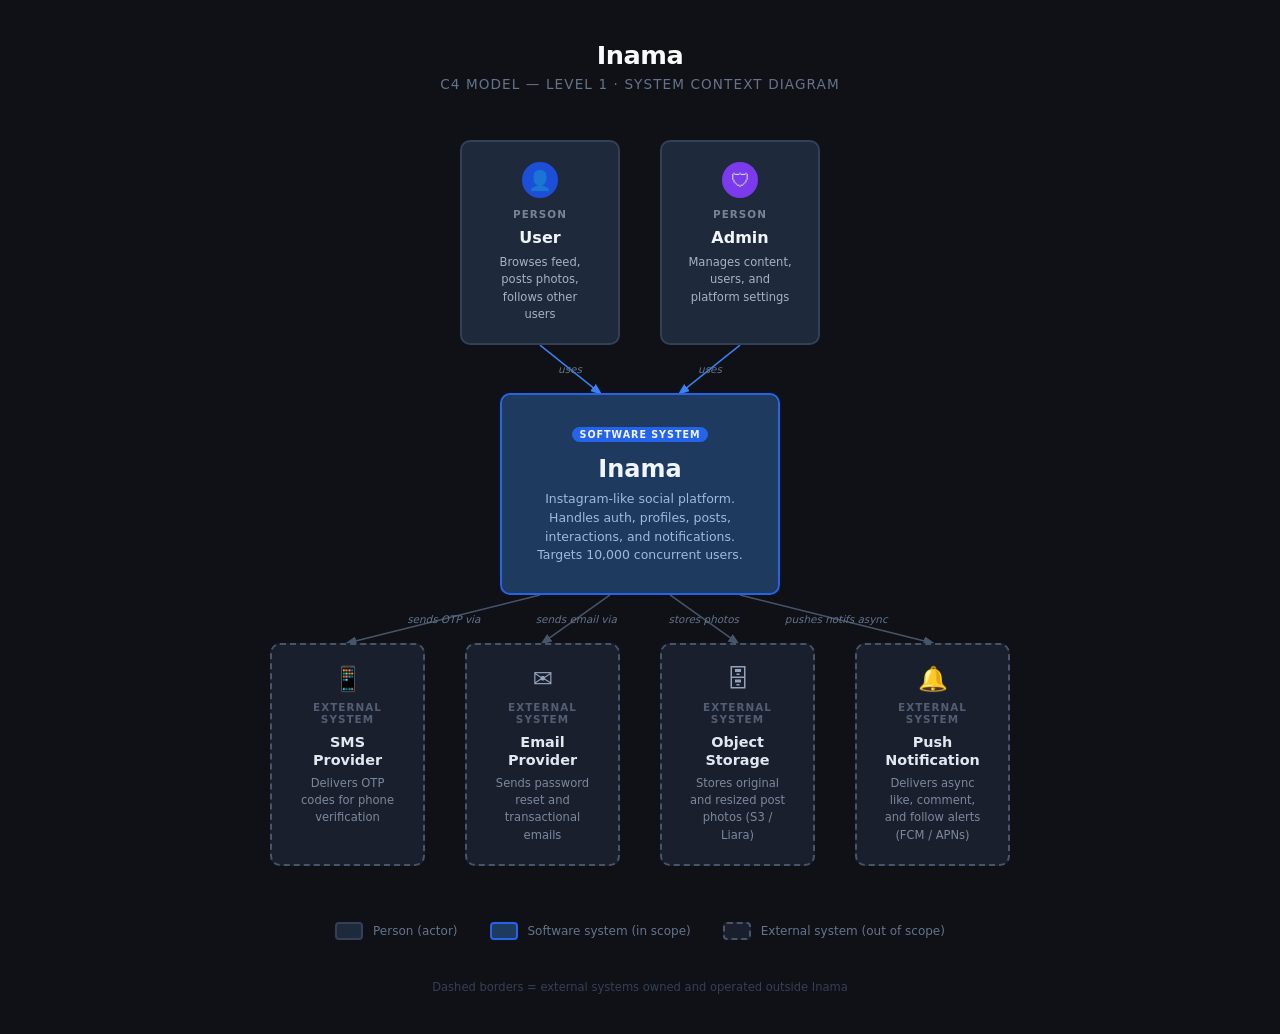
==== C4 Model/index.html @ 3678c8d5 "add level one of C4 model" ====
<!DOCTYPE html>
<html lang="en">
<head>
  <meta charset="UTF-8" />
  <meta name="viewport" content="width=device-width, initial-scale=1.0" />
  <title>Inama — C4 Level 1: System Context</title>
  <style>
    * { box-sizing: border-box; margin: 0; padding: 0; }

    body {
      font-family: 'Segoe UI', system-ui, sans-serif;
      background: #0f1117;
      color: #e2e8f0;
      min-height: 100vh;
      display: flex;
      flex-direction: column;
      align-items: center;
      padding: 40px 24px;
    }

    header {
      text-align: center;
      margin-bottom: 48px;
    }

    header h1 {
      font-size: 1.6rem;
      font-weight: 700;
      color: #f8fafc;
      letter-spacing: -0.02em;
    }

    header p {
      font-size: 0.85rem;
      color: #64748b;
      margin-top: 6px;
      text-transform: uppercase;
      letter-spacing: 0.08em;
    }

    /* ── Diagram canvas ── */
    .diagram {
      position: relative;
      width: 900px;
      max-width: 100%;
    }

    /* ── SVG arrows layer ── */
    .arrows-layer {
      position: absolute;
      top: 0; left: 0;
      width: 100%;
      height: 100%;
      pointer-events: none;
    }

    /* ── Rows ── */
    .row {
      display: flex;
      justify-content: center;
      gap: 40px;
      position: relative;
      z-index: 1;
    }

    .row-actors-top   { margin-bottom: 48px; }
    .row-system       { margin-bottom: 48px; }
    .row-externals    { }

    /* ── Base card ── */
    .card {
      border-radius: 10px;
      padding: 20px 24px;
      text-align: center;
      position: relative;
      min-width: 140px;
      max-width: 160px;
    }

    .card-label {
      font-size: 0.65rem;
      font-weight: 600;
      text-transform: uppercase;
      letter-spacing: 0.1em;
      margin-bottom: 8px;
      opacity: 0.75;
    }

    .card-name {
      font-size: 1rem;
      font-weight: 700;
      line-height: 1.25;
      margin-bottom: 6px;
    }

    .card-desc {
      font-size: 0.72rem;
      line-height: 1.5;
      opacity: 0.8;
    }

    /* ── Actor (person) ── */
    .actor {
      background: #1e293b;
      border: 2px solid #334155;
      color: #cbd5e1;
    }

    .actor .card-label { color: #94a3b8; }
    .actor .card-name  { color: #f1f5f9; }

    .actor-icon {
      width: 36px;
      height: 36px;
      border-radius: 50%;
      margin: 0 auto 10px;
      display: flex;
      align-items: center;
      justify-content: center;
      font-size: 1.2rem;
    }

    .actor.user   .actor-icon { background: #1d4ed8; }
    .actor.admin  .actor-icon { background: #7c3aed; }

    /* ── Core system ── */
    .system-core {
      background: #1e3a5f;
      border: 2px solid #2563eb;
      color: #bfdbfe;
      min-width: 260px;
      max-width: 280px;
      padding: 28px 32px;
    }

    .system-core .card-label { color: #93c5fd; }
    .system-core .card-name  { font-size: 1.5rem; color: #eff6ff; }
    .system-core .card-desc  { color: #bfdbfe; font-size: 0.78rem; }

    .system-badge {
      display: inline-block;
      background: #2563eb;
      color: #eff6ff;
      font-size: 0.6rem;
      font-weight: 700;
      text-transform: uppercase;
      letter-spacing: 0.1em;
      padding: 2px 8px;
      border-radius: 20px;
      margin-bottom: 12px;
    }

    /* ── External system ── */
    .external {
      background: #1a1f2e;
      border: 2px dashed #475569;
      color: #94a3b8;
      min-width: 140px;
      max-width: 155px;
    }

    .external .card-label { color: #64748b; }
    .external .card-name  { color: #e2e8f0; font-size: 0.9rem; }

    .ext-icon {
      font-size: 1.5rem;
      margin-bottom: 8px;
    }

    /* ── Relationship label on arrow ── */
    .rel-label {
      font-size: 0.65rem;
      color: #475569;
      font-style: italic;
      text-anchor: middle;
      dominant-baseline: central;
    }

    /* ── Legend ── */
    .legend {
      display: flex;
      gap: 32px;
      margin-top: 56px;
      flex-wrap: wrap;
      justify-content: center;
    }

    .legend-item {
      display: flex;
      align-items: center;
      gap: 10px;
      font-size: 0.75rem;
      color: #64748b;
    }

    .legend-box {
      width: 28px;
      height: 18px;
      border-radius: 4px;
      flex-shrink: 0;
    }

    .legend-box.actor-box    { background: #1e293b; border: 2px solid #334155; }
    .legend-box.system-box   { background: #1e3a5f; border: 2px solid #2563eb; }
    .legend-box.external-box { background: #1a1f2e; border: 2px dashed #475569; }

    /* ── Footer note ── */
    .footer-note {
      margin-top: 40px;
      font-size: 0.72rem;
      color: #334155;
      text-align: center;
    }
  </style>
</head>
<body>

  <header>
    <h1>Inama</h1>
    <p>C4 Model — Level 1 · System Context Diagram</p>
  </header>

  <div class="diagram" id="diagram">

    <!-- SVG arrows -->
    <svg class="arrows-layer" id="arrowsSvg" xmlns="http://www.w3.org/2000/svg"></svg>

    <!-- Row 1: Actors -->
    <div class="row row-actors-top">

      <div class="card actor user" id="actor-user">
        <div class="actor-icon">👤</div>
        <div class="card-label">Person</div>
        <div class="card-name">User</div>
        <div class="card-desc">Browses feed, posts photos, follows other users</div>
      </div>

      <div class="card actor admin" id="actor-admin">
        <div class="actor-icon">🛡</div>
        <div class="card-label">Person</div>
        <div class="card-name">Admin</div>
        <div class="card-desc">Manages content, users, and platform settings</div>
      </div>

    </div>

    <!-- Row 2: Core system -->
    <div class="row row-system">
      <div class="card system-core" id="system-inama">
        <div class="system-badge">Software System</div>
        <div class="card-name">Inama</div>
        <div class="card-desc">
          Instagram-like social platform.<br/>
          Handles auth, profiles, posts, interactions, and notifications.
          Targets 10,000 concurrent users.
        </div>
      </div>
    </div>

    <!-- Row 3: External systems -->
    <div class="row row-externals">

      <div class="card external" id="ext-sms">
        <div class="ext-icon">📱</div>
        <div class="card-label">External System</div>
        <div class="card-name">SMS Provider</div>
        <div class="card-desc">Delivers OTP codes for phone verification</div>
      </div>

      <div class="card external" id="ext-email">
        <div class="ext-icon">✉️</div>
        <div class="card-label">External System</div>
        <div class="card-name">Email Provider</div>
        <div class="card-desc">Sends password reset and transactional emails</div>
      </div>

      <div class="card external" id="ext-storage">
        <div class="ext-icon">🗄</div>
        <div class="card-label">External System</div>
        <div class="card-name">Object Storage</div>
        <div class="card-desc">Stores original and resized post photos (S3 / Liara)</div>
      </div>

      <div class="card external" id="ext-push">
        <div class="ext-icon">🔔</div>
        <div class="card-label">External System</div>
        <div class="card-name">Push Notification</div>
        <div class="card-desc">Delivers async like, comment, and follow alerts (FCM / APNs)</div>
      </div>

    </div>

  </div>

  <!-- Legend -->
  <div class="legend">
    <div class="legend-item">
      <div class="legend-box actor-box"></div>
      Person (actor)
    </div>
    <div class="legend-item">
      <div class="legend-box system-box"></div>
      Software system (in scope)
    </div>
    <div class="legend-item">
      <div class="legend-box external-box"></div>
      External system (out of scope)
    </div>
  </div>

  <div class="footer-note">
    Dashed borders = external systems owned and operated outside Inama
  </div>

  <script>
    // Draw arrows between cards after layout is stable
    function getCenter(el, ref) {
      const er = el.getBoundingClientRect();
      const rr = ref.getBoundingClientRect();
      return {
        x: er.left - rr.left + er.width / 2,
        y: er.top  - rr.top  + er.height / 2,
        top:    er.top    - rr.top,
        bottom: er.bottom - rr.top,
        left:   er.left   - rr.left,
        right:  er.right  - rr.left,
      };
    }

    function arrow(svg, x1, y1, x2, y2, label, color = '#334155') {
      const mid = { x: (x1 + x2) / 2, y: (y1 + y2) / 2 };

      const line = document.createElementNS('http://www.w3.org/2000/svg', 'line');
      line.setAttribute('x1', x1); line.setAttribute('y1', y1);
      line.setAttribute('x2', x2); line.setAttribute('y2', y2);
      line.setAttribute('stroke', color);
      line.setAttribute('stroke-width', '1.5');
      line.setAttribute('marker-end', `url(#arrowhead-${color.replace('#','')})`);
      svg.appendChild(line);

      if (label) {
        const bg = document.createElementNS('http://www.w3.org/2000/svg', 'rect');
        const txt = document.createElementNS('http://www.w3.org/2000/svg', 'text');
        txt.setAttribute('x', mid.x); txt.setAttribute('y', mid.y);
        txt.setAttribute('class', 'rel-label');
        txt.setAttribute('fill', '#64748b');
        txt.textContent = label;
        svg.appendChild(bg);
        svg.appendChild(txt);
      }
    }

    function addMarker(svg, color) {
      const id = `arrowhead-${color.replace('#','')}`;
      if (svg.querySelector(`#${id}`)) return;
      const defs = svg.querySelector('defs') || svg.appendChild(document.createElementNS('http://www.w3.org/2000/svg','defs'));
      defs.innerHTML += `
        <marker id="${id}" markerWidth="8" markerHeight="8" refX="6" refY="3" orient="auto">
          <path d="M0,0 L0,6 L8,3 z" fill="${color}" />
        </marker>`;
    }

    function drawArrows() {
      const diagram = document.getElementById('diagram');
      const svg     = document.getElementById('arrowsSvg');
      svg.innerHTML = '<defs></defs>';
      svg.setAttribute('width',  diagram.offsetWidth);
      svg.setAttribute('height', diagram.offsetHeight);

      const actorColor    = '#3b82f6';
      const externalColor = '#475569';

      addMarker(svg, actorColor);
      addMarker(svg, externalColor);

      const inama   = getCenter(document.getElementById('system-inama'),   diagram);
      const user    = getCenter(document.getElementById('actor-user'),      diagram);
      const admin   = getCenter(document.getElementById('actor-admin'),     diagram);
      const sms     = getCenter(document.getElementById('ext-sms'),         diagram);
      const email   = getCenter(document.getElementById('ext-email'),       diagram);
      const storage = getCenter(document.getElementById('ext-storage'),     diagram);
      const push    = getCenter(document.getElementById('ext-push'),        diagram);

      // Actor → System
      arrow(svg, user.x,  user.bottom,  inama.x - 40, inama.top, 'uses', actorColor);
      arrow(svg, admin.x, admin.bottom, inama.x + 40, inama.top, 'uses', actorColor);

      // System → External
      arrow(svg, inama.x - 100, inama.bottom, sms.x,     sms.top,     'sends OTP via',      externalColor);
      arrow(svg, inama.x - 30,  inama.bottom, email.x,   email.top,   'sends email via',    externalColor);
      arrow(svg, inama.x + 30,  inama.bottom, storage.x, storage.top, 'stores photos',      externalColor);
      arrow(svg, inama.x + 100, inama.bottom, push.x,    push.top,    'pushes notifs async',externalColor);
    }

    window.addEventListener('load', drawArrows);
    window.addEventListener('resize', drawArrows);
  </script>

</body>
</html>
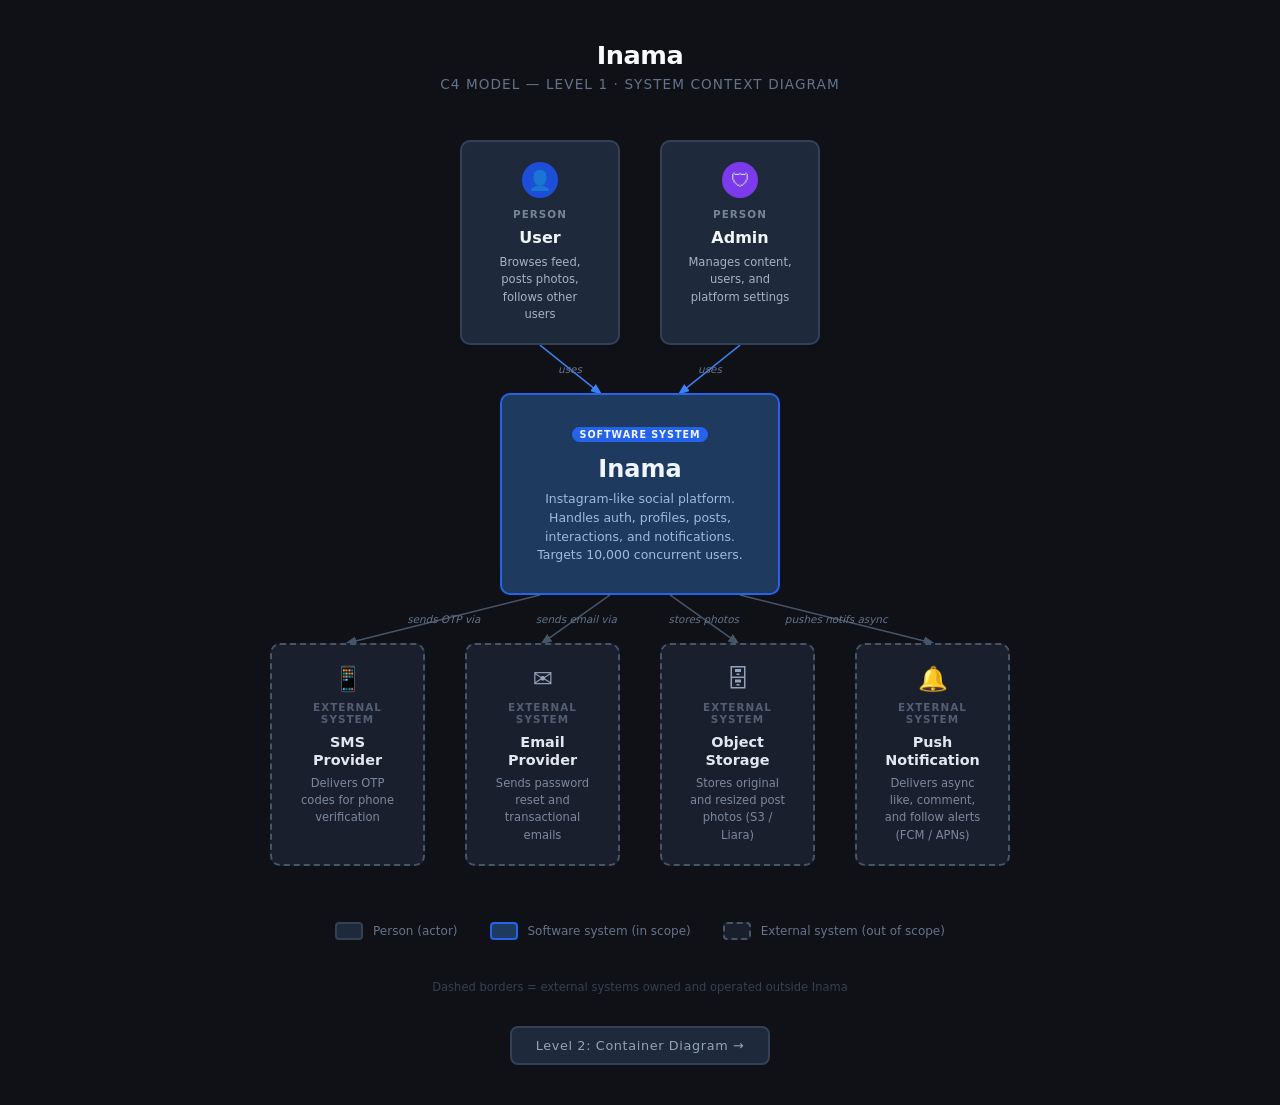
==== commit f20f55de: "add C4 Level 2 container diagram and link from Level 1 Shows all internal containers: API Gateway, A" ====
--- a/C4 Model/index.html
+++ b/C4 Model/index.html
@@ -310,6 +310,12 @@
 
   <div class="footer-note">
     Dashed borders = external systems owned and operated outside Inama
+  </div>
+
+  <div style="margin-top:32px;">
+    <a href="level2.html" style="display:inline-block;padding:10px 24px;background:#1e293b;border:2px solid #334155;border-radius:8px;color:#94a3b8;text-decoration:none;font-size:0.8rem;letter-spacing:0.05em;">
+      Level 2: Container Diagram →
+    </a>
   </div>
 
   <script>
